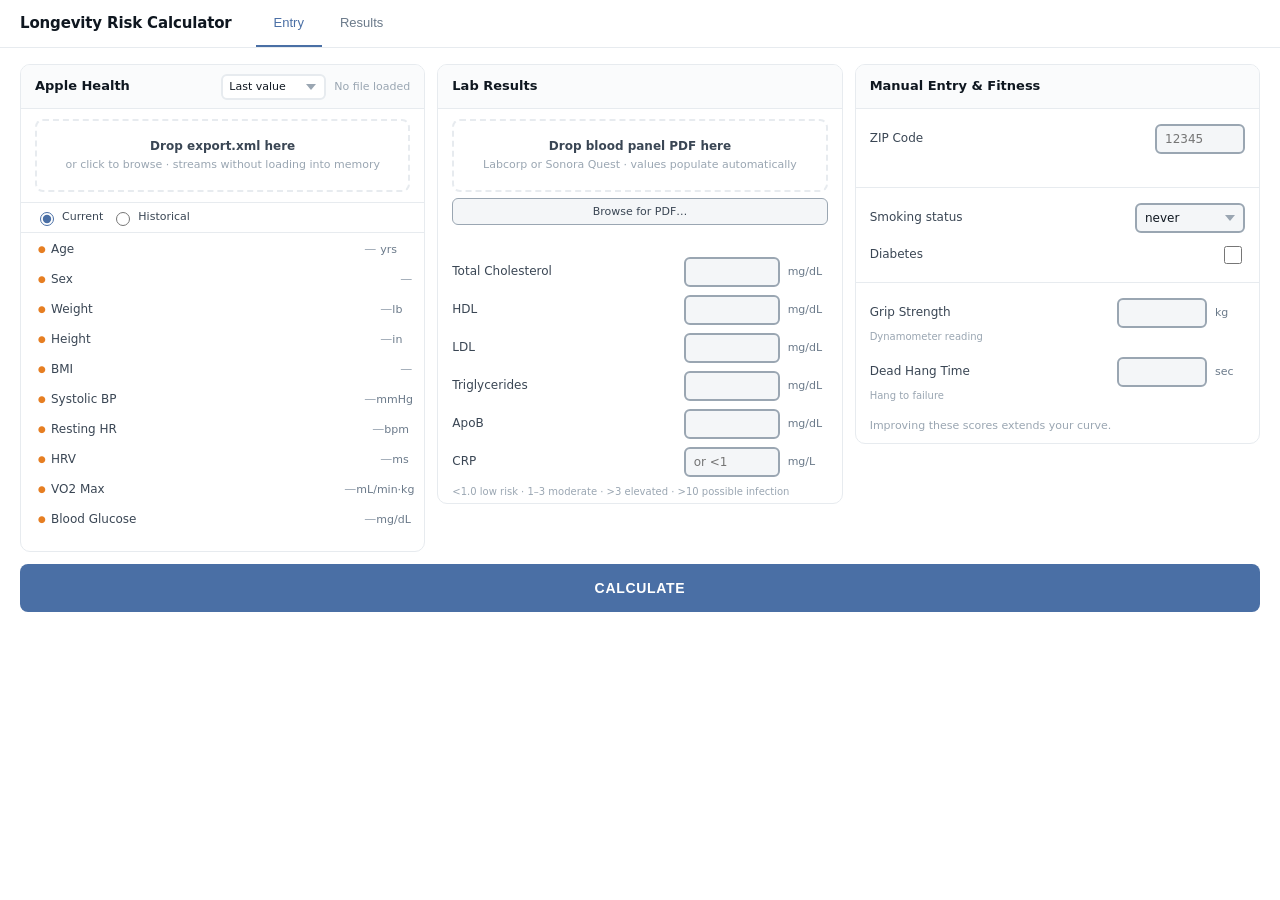
==== index.html @ c2dd9d34 "Phase 5: index.html and css/app.css — two-tab layout Full Entry/Results tab structure with all three" ====
<!DOCTYPE html>
<html lang="en">
<head>
  <meta charset="UTF-8">
  <meta name="viewport" content="width=device-width, initial-scale=1.0">
  <title>Longevity Risk Calculator</title>
  <link rel="stylesheet" href="css/app.css">
</head>
<body>
<div id="app">

  <!-- ── Top bar ──────────────────────────────────────────────────────────── -->
  <header class="app-header">
    <span class="app-title">Longevity Risk Calculator</span>
    <nav class="tab-nav">
      <button class="tab-btn active" id="btn-entry"   onclick="switchTab('entry')">Entry</button>
      <button class="tab-btn"        id="btn-results" onclick="switchTab('results')">Results</button>
    </nav>
  </header>

  <!-- ════════════════════════════════════════════════════════════════════════
       ENTRY TAB
  ═══════════════════════════════════════════════════════════════════════════ -->
  <div class="tab-panel active" id="tab-entry">

    <!-- ── Three input panels ─────────────────────────────────────────────── -->
    <div class="panels-grid">

      <!-- ══ Panel 1: Apple Health ══════════════════════════════════════════ -->
      <div class="panel" id="panel-ah">

        <!-- Header: title + window selector + status -->
        <div class="panel-header">
          <span class="panel-title">Apple Health</span>
          <select id="ah-window" title="Data window">
            <option value="last_value">Last value</option>
            <option value="last_week">Last week</option>
            <option value="last_month">Last month</option>
            <option value="none">Manual entry</option>
          </select>
          <span class="panel-status" id="ah-status">No file loaded</span>
        </div>

        <!-- Drop zone for export.xml -->
        <div class="ah-drop-area">
          <div class="drop-zone" id="drop-ah"
               onclick="document.getElementById('file-ah').click()">
            <strong>Drop export.xml here</strong>
            <div class="drop-zone-hint">or click to browse · streams without loading into memory</div>
          </div>
          <input type="file" id="file-ah" accept=".xml" hidden>
          <button class="ah-reload-btn" id="ah-reload-btn">↺ Reload Apple Health file</button>
        </div>

        <!-- Current / Historical date mode -->
        <div class="date-mode-row" id="date-mode-row">
          <label>
            <input type="radio" name="ah-mode" value="current" id="ah-mode-current" checked>
            Current
          </label>
          <label>
            <input type="radio" name="ah-mode" value="historical" id="ah-mode-historical">
            Historical
          </label>
          <span class="hist-selectors" id="hist-selectors">
            <select id="ah-month">
              <option>Jan</option><option>Feb</option><option>Mar</option>
              <option>Apr</option><option>May</option><option>Jun</option>
              <option>Jul</option><option>Aug</option><option>Sep</option>
              <option>Oct</option><option>Nov</option><option>Dec</option>
            </select>
            <select id="ah-year">
              <!-- Populated by app.js from export date range -->
            </select>
          </span>
        </div>

        <!-- Field rows: dot · label · value (or editable input in manual mode) -->
        <div class="ah-fields">

          <div class="ah-field" data-key="age">
            <span class="dot" id="dot-age">●</span>
            <span class="ah-field-label">Age</span>
            <span class="ah-field-value" id="val-age">—</span>
            <input type="text" class="field-input" id="inp-age" placeholder="yrs">
            <span class="ah-field-unit" id="unit-age" style="font-size:11px;color:var(--ink-3);width:36px;text-align:left;padding-left:4px">yrs</span>
          </div>

          <div class="ah-field" data-key="sex">
            <span class="dot" id="dot-sex">●</span>
            <span class="ah-field-label">Sex</span>
            <span class="ah-field-value" id="val-sex">—</span>
            <input type="text" class="field-input" id="inp-sex" placeholder="male / female">
          </div>

          <div class="ah-field" data-key="weight_lb">
            <span class="dot" id="dot-weight_lb">●</span>
            <span class="ah-field-label">Weight</span>
            <span class="ah-field-value" id="val-weight_lb">—</span>
            <input type="text" class="field-input" id="inp-weight_lb" placeholder="lb">
            <span class="ah-field-unit" style="font-size:11px;color:var(--ink-3);width:20px">lb</span>
          </div>

          <div class="ah-field" data-key="height_in">
            <span class="dot" id="dot-height_in">●</span>
            <span class="ah-field-label">Height</span>
            <span class="ah-field-value" id="val-height_in">—</span>
            <input type="text" class="field-input" id="inp-height_in" placeholder="in">
            <span class="ah-field-unit" style="font-size:11px;color:var(--ink-3);width:20px">in</span>
          </div>

          <div class="ah-field" data-key="bmi">
            <span class="dot" id="dot-bmi">●</span>
            <span class="ah-field-label">BMI</span>
            <span class="ah-field-value" id="val-bmi">—</span>
            <!-- BMI is always computed; input is read-only placeholder -->
            <input type="text" class="field-input" id="inp-bmi" placeholder="auto" readonly
                   style="background:var(--surface-2);cursor:default">
          </div>

          <div class="ah-field" data-key="systolic_bp">
            <span class="dot" id="dot-systolic_bp">●</span>
            <span class="ah-field-label">Systolic BP</span>
            <span class="ah-field-value" id="val-systolic_bp">—</span>
            <input type="text" class="field-input" id="inp-systolic_bp" placeholder="mmHg">
            <span class="ah-field-unit" style="font-size:11px;color:var(--ink-3);width:36px">mmHg</span>
          </div>

          <div class="ah-field" data-key="resting_hr">
            <span class="dot" id="dot-resting_hr">●</span>
            <span class="ah-field-label">Resting HR</span>
            <span class="ah-field-value" id="val-resting_hr">—</span>
            <input type="text" class="field-input" id="inp-resting_hr" placeholder="bpm">
            <span class="ah-field-unit" style="font-size:11px;color:var(--ink-3);width:28px">bpm</span>
          </div>

          <div class="ah-field" data-key="hrv">
            <span class="dot" id="dot-hrv">●</span>
            <span class="ah-field-label">HRV</span>
            <span class="ah-field-value" id="val-hrv">—</span>
            <input type="text" class="field-input" id="inp-hrv" placeholder="ms">
            <span class="ah-field-unit" style="font-size:11px;color:var(--ink-3);width:20px">ms</span>
          </div>

          <div class="ah-field" data-key="vo2_max">
            <span class="dot" id="dot-vo2_max">●</span>
            <span class="ah-field-label">VO2 Max</span>
            <span class="ah-field-value" id="val-vo2_max">—</span>
            <input type="text" class="field-input" id="inp-vo2_max" placeholder="mL/min·kg">
            <span class="ah-field-unit" style="font-size:11px;color:var(--ink-3);width:56px">mL/min·kg</span>
          </div>

          <div class="ah-field" data-key="blood_glucose">
            <span class="dot" id="dot-blood_glucose">●</span>
            <span class="ah-field-label">Blood Glucose</span>
            <span class="ah-field-value" id="val-blood_glucose">—</span>
            <input type="text" class="field-input" id="inp-blood_glucose" placeholder="mg/dL">
            <span class="ah-field-unit" style="font-size:11px;color:var(--ink-3);width:36px">mg/dL</span>
          </div>

        </div><!-- /.ah-fields -->

        <div class="ah-timestamp" id="ah-timestamp"></div>

      </div><!-- /#panel-ah -->


      <!-- ══ Panel 2: Lab Results ════════════════════════════════════════════ -->
      <div class="panel" id="panel-lab">

        <div class="panel-header">
          <span class="panel-title">Lab Results</span>
        </div>

        <!-- Drop zone for lab PDF -->
        <div class="lab-drop-area">
          <div class="drop-zone" id="drop-lab"
               onclick="document.getElementById('file-lab').click()">
            <strong>Drop blood panel PDF here</strong>
            <div class="drop-zone-hint">Labcorp or Sonora Quest · values populate automatically</div>
          </div>
          <input type="file" id="file-lab" accept=".pdf" hidden>
        </div>

        <button class="lab-browse-btn" id="lab-browse-btn"
                onclick="document.getElementById('file-lab').click()">
          Browse for PDF…
        </button>

        <div class="lab-status status-dim" id="lab-status"></div>

        <!-- Lab value entry fields -->
        <div class="lab-fields">

          <div class="lab-field">
            <span class="lab-field-label">Total Cholesterol</span>
            <input type="text" class="field-input" id="lab-total_cholesterol" placeholder="">
            <span class="lab-field-unit">mg/dL</span>
          </div>

          <div class="lab-field">
            <span class="lab-field-label">HDL</span>
            <input type="text" class="field-input" id="lab-hdl" placeholder="">
            <span class="lab-field-unit">mg/dL</span>
          </div>

          <div class="lab-field">
            <span class="lab-field-label">LDL</span>
            <input type="text" class="field-input" id="lab-ldl" placeholder="">
            <span class="lab-field-unit">mg/dL</span>
          </div>

          <div class="lab-field">
            <span class="lab-field-label">Triglycerides</span>
            <input type="text" class="field-input" id="lab-triglycerides" placeholder="">
            <span class="lab-field-unit">mg/dL</span>
          </div>

          <div class="lab-field">
            <span class="lab-field-label">ApoB</span>
            <input type="text" class="field-input" id="lab-apob" placeholder="">
            <span class="lab-field-unit">mg/dL</span>
          </div>

          <div class="lab-field">
            <span class="lab-field-label">CRP</span>
            <input type="text" class="field-input" id="lab-crp" placeholder="or &lt;1">
            <span class="lab-field-unit">mg/L</span>
          </div>

        </div><!-- /.lab-fields -->

        <div class="crp-hint">
          &lt;1.0 low risk · 1–3 moderate · &gt;3 elevated · &gt;10 possible infection
        </div>
        <div class="crp-infection-warn" id="crp-infection-warn">
          ⚠ May indicate acute infection — retest when healthy
        </div>

      </div><!-- /#panel-lab -->


      <!-- ══ Panel 3: Manual Entry & Fitness ════════════════════════════════ -->
      <div class="panel" id="panel-manual">

        <div class="panel-header">
          <span class="panel-title">Manual Entry &amp; Fitness</span>
        </div>

        <!-- ZIP Code -->
        <div class="manual-section">
          <div class="manual-field">
            <span class="manual-field-label">ZIP Code</span>
            <input type="text" class="field-input-sm" id="inp-zip"
                   placeholder="12345" maxlength="5">
          </div>
          <div class="zip-status status-dim" id="zip-status"></div>
        </div>

        <!-- Smoking + Diabetes -->
        <div class="manual-section">

          <div class="manual-field">
            <span class="manual-field-label">Smoking status</span>
            <select id="inp-smoker" style="width:110px;height:30px">
              <option value="never">never</option>
              <option value="former">former</option>
              <option value="current">current</option>
            </select>
          </div>

          <div class="manual-field">
            <span class="manual-field-label">Diabetes</span>
            <input type="checkbox" id="inp-diabetes">
          </div>

        </div>

        <!-- Fitness -->
        <div class="manual-section">

          <div class="fitness-field-block">
            <div class="fitness-field-row">
              <span class="manual-field-label">Grip Strength</span>
              <input type="text" class="field-input-sm" id="inp-grip_kg" placeholder="">
              <span class="manual-field-unit">kg</span>
            </div>
            <div class="fitness-hint">Dynamometer reading</div>
          </div>

          <div class="fitness-field-block">
            <div class="fitness-field-row">
              <span class="manual-field-label">Dead Hang Time</span>
              <input type="text" class="field-input-sm" id="inp-hang_seconds" placeholder="">
              <span class="manual-field-unit">sec</span>
            </div>
            <div class="fitness-hint">Hang to failure</div>
          </div>

          <div class="fitness-note">
            Improving these scores extends your curve.
          </div>

        </div>

      </div><!-- /#panel-manual -->

    </div><!-- /.panels-grid -->

    <!-- ── Calculate button ─────────────────────────────────────────────────── -->
    <div class="calc-row">
      <button class="btn-calculate" id="btn-calculate">CALCULATE</button>
      <div class="missing-warn" id="missing-warn"></div>
    </div>

  </div><!-- /#tab-entry -->


  <!-- ════════════════════════════════════════════════════════════════════════
       RESULTS TAB
  ═══════════════════════════════════════════════════════════════════════════ -->
  <div class="tab-panel" id="tab-results">

    <div class="results-grid" id="results-grid">

      <!-- ── Left column ───────────────────────────────────────────────────── -->
      <div class="results-left">

        <!-- Stat cards (2×2 grid) -->
        <div class="stat-cards" id="stat-cards">
          <div class="stat-card">
            <div class="stat-card-label">5-yr Risk</div>
            <div class="stat-card-value" id="stat-r5">—</div>
          </div>
          <div class="stat-card">
            <div class="stat-card-label">10-yr Risk</div>
            <div class="stat-card-value" id="stat-r10">—</div>
          </div>
          <div class="stat-card">
            <div class="stat-card-label">Median Remaining</div>
            <div class="stat-card-value" id="stat-med">—</div>
          </div>
          <div class="stat-card">
            <div class="stat-card-label">ASCVD 10-yr</div>
            <div class="stat-card-value" id="stat-ascvd">—</div>
          </div>
        </div>

        <!-- Data source label -->
        <div class="data-source-label" id="data-source-label"></div>

        <!-- Risk factors panel (hidden until first Calculate) -->
        <div class="risk-panel" id="risk-panel">
          <div class="risk-body">
            <div class="risk-col" id="risk-positive">
              <div class="risk-empty">Enter optional fields for full analysis</div>
            </div>
            <div class="risk-divider"></div>
            <div class="risk-col" id="risk-negative">
              <div class="risk-empty">No significant risk factors identified</div>
            </div>
          </div>
        </div>

      </div><!-- /.results-left -->

      <!-- ── Right column: chart ───────────────────────────────────────────── -->
      <div class="results-right" id="results-right">
        <span class="chart-placeholder" id="chart-placeholder">
          Click CALCULATE to generate your survival curve.
        </span>
        <canvas id="survival-chart" style="display:none"></canvas>
      </div>

    </div><!-- /.results-grid -->

  </div><!-- /#tab-results -->

</div><!-- /#app -->

<!-- ── Libraries (plain scripts, loaded before ES modules) ──────────────────── -->
<script src="lib/saxjs/sax.min.js"></script>
<script src="lib/chartjs/chart.umd.min.js"></script>

<!-- ── Tab switching (minimal UI-only JS — no business logic) ──────────────── -->
<script>
function switchTab(name) {
  document.querySelectorAll('.tab-panel').forEach(p => p.classList.remove('active'));
  document.querySelectorAll('.tab-btn').forEach(b => b.classList.remove('active'));
  document.getElementById('tab-' + name).classList.add('active');
  document.getElementById('btn-' + name).classList.add('active');
}
</script>

<!-- ── Application modules ──────────────────────────────────────────────────── -->
<script type="module" src="js/app.js"></script>

</body>
</html>
---- css/app.css ----
/* ─────────────────────────────────────────────────────────────────────────────
   Design tokens (matching src/gui.py color constants)
───────────────────────────────────────────────────────────────────────────── */
:root {
  --bg:          #ffffff;
  --surface-2:   #fafbfc;
  --surface-3:   #f4f6f8;
  --ink-1:       #0f1720;
  --ink-2:       #3a4654;
  --ink-3:       #6b7a8a;
  --ink-4:       #9aa6b2;
  --line:        #e7ebef;
  --border:      #9aa6b2;
  --accent:      #4a6fa5;
  --accent-hvr:  #3a5a8a;
  --accent-soft: #eef2f8;
  --ok:          #3d9970;
  --warn:        #e67e22;
  --danger:      #e74c3c;
}

/* ─────────────────────────────────────────────────────────────────────────────
   Reset and base
───────────────────────────────────────────────────────────────────────────── */
*, *::before, *::after { box-sizing: border-box; }
html, body {
  margin: 0; padding: 0;
  background: var(--bg);
  color: var(--ink-1);
  font-family: 'Segoe UI', -apple-system, BlinkMacSystemFont, system-ui, sans-serif;
  font-size: 14px;
  line-height: 1.45;
  -webkit-font-smoothing: antialiased;
}

/* ─────────────────────────────────────────────────────────────────────────────
   App shell
───────────────────────────────────────────────────────────────────────────── */
#app {
  min-height: 100vh;
  display: flex;
  flex-direction: column;
}

/* ─────────────────────────────────────────────────────────────────────────────
   Top bar / header
───────────────────────────────────────────────────────────────────────────── */
.app-header {
  background: var(--bg);
  border-bottom: 1px solid var(--line);
  padding: 0 20px;
  display: flex;
  align-items: center;
  gap: 24px;
  height: 48px;
  flex-shrink: 0;
}

.app-title {
  font-size: 15px;
  font-weight: 600;
  color: var(--ink-1);
  letter-spacing: -0.01em;
}

/* ─────────────────────────────────────────────────────────────────────────────
   Tab navigation
───────────────────────────────────────────────────────────────────────────── */
.tab-nav {
  display: flex;
  gap: 0;
  height: 100%;
  align-items: stretch;
}

.tab-btn {
  background: none;
  border: none;
  border-bottom: 2px solid transparent;
  padding: 0 18px;
  font-size: 13px;
  font-weight: 500;
  color: var(--ink-3);
  cursor: pointer;
  transition: color 0.15s, border-color 0.15s;
  white-space: nowrap;
}

.tab-btn:hover { color: var(--ink-1); }

.tab-btn.active {
  color: var(--accent);
  border-bottom-color: var(--accent);
}

/* ─────────────────────────────────────────────────────────────────────────────
   Tab panels
───────────────────────────────────────────────────────────────────────────── */
.tab-panel { display: none; flex: 1; }
.tab-panel.active { display: flex; flex-direction: column; }

/* ─────────────────────────────────────────────────────────────────────────────
   Entry tab layout
───────────────────────────────────────────────────────────────────────────── */
#tab-entry {
  padding: 16px 20px 0;
  gap: 0;
}

.panels-grid {
  display: grid;
  grid-template-columns: repeat(3, 1fr);
  gap: 12px;
  align-items: start;
}

.calc-row {
  padding: 12px 0 16px;
  display: flex;
  flex-direction: column;
  gap: 6px;
}

/* ─────────────────────────────────────────────────────────────────────────────
   Panel cards
───────────────────────────────────────────────────────────────────────────── */
.panel {
  background: var(--bg);
  border: 1px solid var(--line);
  border-radius: 10px;
  overflow: hidden;
  display: flex;
  flex-direction: column;
}

.panel-header {
  background: var(--surface-2);
  border-bottom: 1px solid var(--line);
  padding: 0 14px;
  height: 44px;
  display: flex;
  align-items: center;
  gap: 8px;
  flex-shrink: 0;
}

.panel-title {
  font-size: 13px;
  font-weight: 600;
  color: var(--ink-1);
  flex: 1;
}

.panel-status {
  font-size: 11px;
  color: var(--ink-4);
  white-space: nowrap;
}

.panel-body {
  padding: 0;
  flex: 1;
}

/* ─────────────────────────────────────────────────────────────────────────────
   Form controls
───────────────────────────────────────────────────────────────────────────── */
select, input[type=text], input[type=number] {
  font-family: inherit;
  font-size: 12px;
  color: var(--ink-1);
  background: var(--surface-3);
  border: 2px solid var(--border);
  border-radius: 6px;
  padding: 3px 8px;
  outline: none;
  transition: border-color 0.15s;
}

select:focus,
input[type=text]:focus,
input[type=number]:focus {
  border-color: var(--accent);
}

select {
  cursor: pointer;
  appearance: none;
  -webkit-appearance: none;
  background-image: url("data:image/svg+xml,%3Csvg xmlns='http://www.w3.org/2000/svg' width='10' height='6'%3E%3Cpath d='M0 0l5 6 5-6z' fill='%239aa6b2'/%3E%3C/svg%3E");
  background-repeat: no-repeat;
  background-position: right 8px center;
  padding-right: 24px;
}

input[type=checkbox] {
  width: 18px; height: 18px;
  accent-color: var(--accent);
  cursor: pointer;
}

.field-input { width: 96px; height: 30px; }
.field-input-sm { width: 90px; height: 30px; }

/* ─────────────────────────────────────────────────────────────────────────────
   Drop zones
───────────────────────────────────────────────────────────────────────────── */
.drop-zone {
  border: 2px dashed var(--line);
  border-radius: 8px;
  padding: 16px 12px;
  text-align: center;
  cursor: pointer;
  transition: border-color 0.2s, background 0.2s;
  font-size: 12px;
  color: var(--ink-4);
  line-height: 1.5;
}

.drop-zone:hover,
.drop-zone.dragover { border-color: var(--accent); background: var(--accent-soft); }
.drop-zone.loaded   { border-color: var(--ok);     border-style: solid; }
.drop-zone.error    { border-color: var(--danger);  border-style: solid; }

.drop-zone strong { color: var(--ink-2); }

.drop-zone-hint { font-size: 11px; color: var(--ink-4); margin-top: 2px; }

/* ─────────────────────────────────────────────────────────────────────────────
   Apple Health panel specific
───────────────────────────────────────────────────────────────────────────── */
.ah-drop-area {
  padding: 10px 14px;
  border-bottom: 1px solid var(--line);
}

.ah-reload-btn {
  display: none;
  width: 100%;
  margin-top: 6px;
  padding: 5px;
  background: var(--surface-3);
  border: 1px solid var(--border);
  border-radius: 6px;
  font-size: 11px;
  color: var(--ink-2);
  cursor: pointer;
  text-align: center;
}

.ah-reload-btn:hover { background: var(--line); }

/* Date mode row */
.date-mode-row {
  display: flex;
  align-items: center;
  gap: 8px;
  padding: 6px 14px;
  border-bottom: 1px solid var(--line);
  flex-wrap: wrap;
}

.date-mode-row label {
  display: flex;
  align-items: center;
  gap: 5px;
  font-size: 11px;
  color: var(--ink-2);
  cursor: pointer;
  white-space: nowrap;
}

input[type=radio] {
  accent-color: var(--accent);
  width: 14px; height: 14px;
  cursor: pointer;
}

.date-mode-row select {
  font-size: 11px;
  height: 26px;
  padding: 2px 22px 2px 6px;
}

.hist-selectors { display: none; align-items: center; gap: 4px; }
.hist-selectors.visible { display: flex; }

/* AH field rows */
.ah-fields { padding: 2px 0; }

.ah-field {
  display: flex;
  align-items: center;
  gap: 0;
  padding: 3px 12px 3px 12px;
  min-height: 30px;
}

.ah-field:hover { background: var(--surface-2); }

.dot {
  font-size: 9px;
  color: var(--warn);
  width: 18px;
  flex-shrink: 0;
  text-align: center;
  transition: color 0.2s;
}

.dot.ok   { color: var(--ok); }
.dot.warn { color: var(--warn); }

.ah-field-label {
  flex: 1;
  font-size: 12px;
  color: var(--ink-2);
}

.ah-field-value {
  font-size: 12px;
  color: var(--ink-4);
  text-align: right;
  min-width: 90px;
}

.ah-field-value.populated { color: var(--ink-1); }

.ah-field input { display: none; }
.ah-field input.visible { display: block; }

.ah-timestamp {
  padding: 4px 14px 10px;
  font-size: 10px;
  color: var(--ink-4);
}

/* Window selector in AH header */
#ah-window {
  font-size: 11px;
  height: 26px;
  padding: 2px 22px 2px 6px;
  background-color: var(--bg);
  border-color: var(--line);
}

/* ─────────────────────────────────────────────────────────────────────────────
   Lab panel specific
───────────────────────────────────────────────────────────────────────────── */
.lab-drop-area {
  padding: 10px 14px 0;
}

.lab-browse-btn {
  display: block;
  width: calc(100% - 28px);
  margin: 6px 14px 0;
  padding: 6px;
  background: var(--surface-3);
  border: 1px solid var(--border);
  border-radius: 6px;
  font-size: 11px;
  color: var(--ink-2);
  cursor: pointer;
  text-align: center;
  font-family: inherit;
  transition: background 0.15s;
}

.lab-browse-btn:hover { background: var(--line); }

.lab-status {
  padding: 4px 14px 6px;
  font-size: 11px;
  color: var(--ink-3);
  min-height: 24px;
  line-height: 1.4;
}

.lab-fields {
  padding: 4px 0;
}

.lab-field {
  display: flex;
  align-items: center;
  padding: 4px 14px;
  min-height: 34px;
  gap: 8px;
}

.lab-field:hover { background: var(--surface-2); }

.lab-field-label {
  flex: 1;
  font-size: 12px;
  color: var(--ink-2);
}

.lab-field input { flex-shrink: 0; }

.lab-field-unit {
  font-size: 11px;
  color: var(--ink-3);
  width: 40px;
  text-align: left;
}

.crp-hint {
  padding: 0 14px 4px;
  font-size: 10px;
  color: var(--ink-4);
  line-height: 1.4;
}

.crp-infection-warn {
  display: none;
  padding: 0 14px 6px;
  font-size: 10px;
  color: var(--danger);
}

/* ─────────────────────────────────────────────────────────────────────────────
   Manual Entry panel specific
───────────────────────────────────────────────────────────────────────────── */
.manual-section {
  padding: 10px 14px;
}

.manual-section + .manual-section {
  border-top: 1px solid var(--line);
}

.manual-field {
  display: flex;
  align-items: center;
  padding: 5px 0;
  gap: 8px;
  min-height: 34px;
}

.manual-field-label {
  flex: 1;
  font-size: 12px;
  color: var(--ink-2);
}

.manual-field-unit {
  font-size: 11px;
  color: var(--ink-3);
  width: 30px;
}

.zip-status {
  font-size: 11px;
  color: var(--ink-4);
  padding: 0 0 4px;
  line-height: 1.4;
  min-height: 18px;
}

.fitness-field-block {
  padding: 5px 0;
}

.fitness-field-row {
  display: flex;
  align-items: center;
  gap: 8px;
  margin-bottom: 2px;
}

.fitness-hint {
  font-size: 10px;
  color: var(--ink-4);
  padding-bottom: 2px;
}

.fitness-note {
  font-size: 11px;
  color: var(--ink-4);
  padding-top: 8px;
  line-height: 1.4;
}

/* ─────────────────────────────────────────────────────────────────────────────
   Calculate button row
───────────────────────────────────────────────────────────────────────────── */
.btn-calculate {
  width: 100%;
  height: 48px;
  background: var(--accent);
  color: #fff;
  border: none;
  border-radius: 8px;
  font-size: 14px;
  font-weight: 700;
  letter-spacing: 0.05em;
  cursor: pointer;
  transition: background 0.15s;
}

.btn-calculate:hover { background: var(--accent-hvr); }
.btn-calculate:active { transform: scale(0.995); }

.missing-warn {
  display: none;
  font-size: 11px;
  color: var(--warn);
  text-align: center;
  padding: 2px 0;
}

/* ─────────────────────────────────────────────────────────────────────────────
   Results tab layout
───────────────────────────────────────────────────────────────────────────── */
#tab-results {
  padding: 16px 20px;
  gap: 12px;
}

.results-grid {
  display: grid;
  grid-template-columns: 1fr 2fr;
  grid-template-rows: auto auto 1fr;
  gap: 12px;
  flex: 1;
}

/* Left column: stat cards, data label, risk panel */
.results-left {
  grid-column: 1;
  grid-row: 1 / 4;
  display: flex;
  flex-direction: column;
  gap: 10px;
}

/* Right column: chart */
.results-right {
  grid-column: 2;
  grid-row: 1 / 4;
  background: var(--bg);
  border: 1px solid var(--line);
  border-radius: 10px;
  overflow: hidden;
  display: flex;
  align-items: center;
  justify-content: center;
  min-height: 380px;
}

.chart-placeholder {
  color: var(--ink-4);
  font-size: 13px;
}

#survival-chart {
  width: 100% !important;
  height: 100% !important;
}

/* ─────────────────────────────────────────────────────────────────────────────
   Stat cards
───────────────────────────────────────────────────────────────────────────── */
.stat-cards {
  display: grid;
  grid-template-columns: 1fr 1fr;
  gap: 8px;
}

.stat-card {
  background: var(--surface-3);
  border: 1px solid var(--line);
  border-radius: 8px;
  padding: 10px 12px;
  text-align: center;
}

.stat-card-label {
  font-size: 10px;
  color: var(--ink-3);
  margin-bottom: 4px;
}

.stat-card-value {
  font-size: 22px;
  font-weight: 700;
  color: var(--accent);
  font-variant-numeric: tabular-nums;
  letter-spacing: -0.02em;
}

/* ─────────────────────────────────────────────────────────────────────────────
   Data source label (below stat cards)
───────────────────────────────────────────────────────────────────────────── */
.data-source-label {
  font-size: 11px;
  color: var(--ink-4);
  line-height: 1.4;
}

/* ─────────────────────────────────────────────────────────────────────────────
   Risk factors panel
───────────────────────────────────────────────────────────────────────────── */
.risk-panel {
  display: none;
  background: var(--surface-3);
  border: 1px solid var(--line);
  border-radius: 8px;
  overflow: hidden;
  flex: 1;
}

.risk-panel.visible { display: flex; flex-direction: column; }

.risk-body {
  display: grid;
  grid-template-columns: 1fr 1px 1fr;
  flex: 1;
  padding: 6px 0 10px;
}

.risk-divider {
  background: var(--line);
}

.risk-col { padding: 0; }

.risk-item {
  font-size: 10px;
  padding: 2px 14px;
  line-height: 1.4;
}

.risk-item.positive { color: var(--ok); }
.risk-item.negative { color: var(--danger); }
.risk-item.missing  { color: var(--warn); }
.risk-item.overflow { color: var(--ink-4); }

.risk-empty {
  font-size: 10px;
  color: var(--ink-4);
  padding: 4px 14px;
  font-style: italic;
}

/* ─────────────────────────────────────────────────────────────────────────────
   Results tab — placeholder state
───────────────────────────────────────────────────────────────────────────── */
.results-placeholder {
  color: var(--ink-4);
  font-size: 13px;
  text-align: center;
  padding: 60px 20px;
  grid-column: 1 / -1;
}

/* ─────────────────────────────────────────────────────────────────────────────
   Utility / shared
───────────────────────────────────────────────────────────────────────────── */
.hidden { display: none !important; }

.status-ok   { color: var(--ok); }
.status-warn { color: var(--warn); }
.status-err  { color: var(--danger); }
.status-dim  { color: var(--ink-4); }

/* ─────────────────────────────────────────────────────────────────────────────
   Responsive — stack panels at ≤768px
───────────────────────────────────────────────────────────────────────────── */
@media (max-width: 768px) {
  .panels-grid {
    grid-template-columns: 1fr;
  }

  .results-grid {
    grid-template-columns: 1fr;
    grid-template-rows: auto auto auto auto auto;
  }

  .results-left {
    grid-column: 1;
    grid-row: 1;
  }

  .results-right {
    grid-column: 1;
    grid-row: 2;
    min-height: 280px;
  }
}
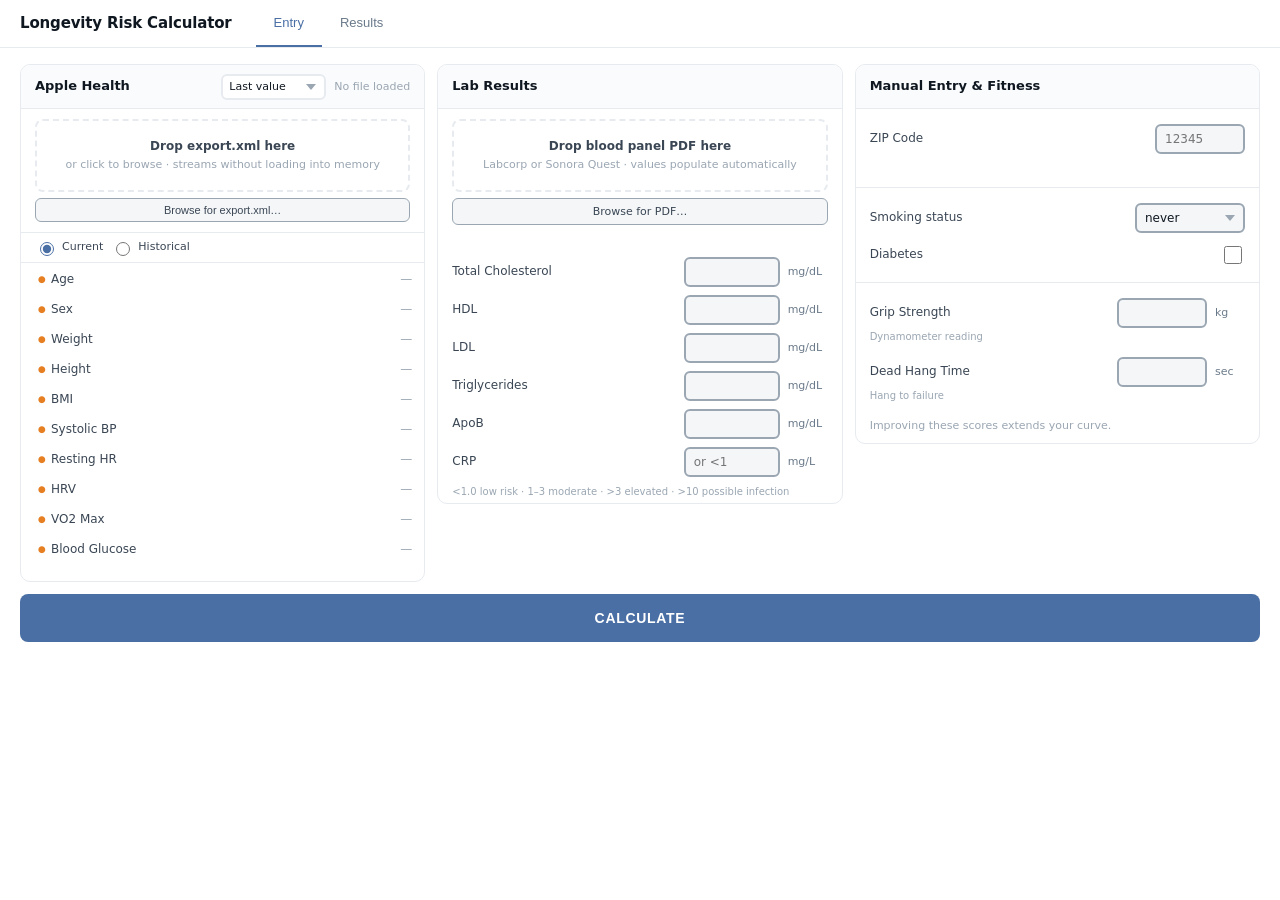
==== commit b63d2c70: "Phase 6: full app.js wiring — drag-drop, parsing, calculate, risk panel Wires Apple Health drag-drop" ====
--- a/index.html
+++ b/index.html
@@ -49,7 +49,7 @@
             <div class="drop-zone-hint">or click to browse · streams without loading into memory</div>
           </div>
           <input type="file" id="file-ah" accept=".xml" hidden>
-          <button class="ah-reload-btn" id="ah-reload-btn">↺ Reload Apple Health file</button>
+          <button class="ah-reload-btn" id="ah-reload-btn">Browse for export.xml…</button>
         </div>
 
         <!-- Current / Historical date mode -->
--- a/css/app.css
+++ b/css/app.css
@@ -235,7 +235,7 @@
 }
 
 .ah-reload-btn {
-  display: none;
+  display: block;
   width: 100%;
   margin-top: 6px;
   padding: 5px;
@@ -666,6 +666,28 @@
 .status-dim  { color: var(--ink-4); }
 
 /* ─────────────────────────────────────────────────────────────────────────────
+   Apple Health manual-entry mode toggle
+   Add class .ah-mode-manual to #panel-ah to switch all fields to editable inputs
+───────────────────────────────────────────────────────────────────────────── */
+
+/* Auto mode (default): hide inputs and unit spans, show value labels */
+.ah-field input        { display: none; }
+.ah-field .ah-field-unit { display: none; }
+
+/* Manual mode: show inputs and unit spans, hide value labels */
+.ah-mode-manual .ah-field input:not([readonly])  { display: block; }
+.ah-mode-manual .ah-field .ah-field-unit         { display: inline; }
+.ah-mode-manual .ah-field .ah-field-value        { display: none; }
+
+/* BMI is always readonly-computed in manual mode — keep it styled distinctly */
+.ah-mode-manual #inp-bmi {
+  display: block;
+  background: var(--surface-2);
+  cursor: default;
+  color: var(--ink-2);
+}
+
+/* ─────────────────────────────────────────────────────────────────────────────
    Responsive — stack panels at ≤768px
 ───────────────────────────────────────────────────────────────────────────── */
 @media (max-width: 768px) {
